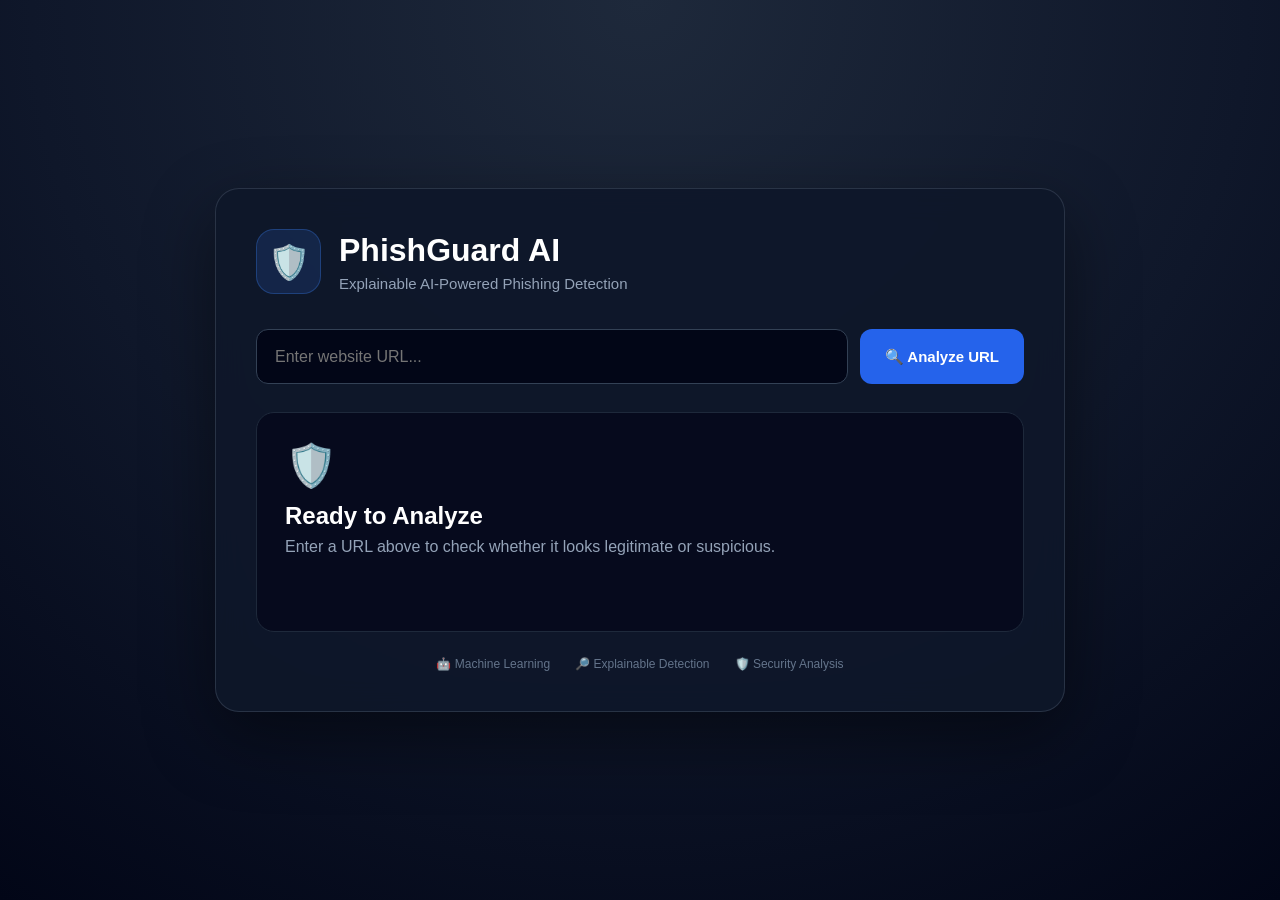
==== frontend/index.html @ 5e078256 "Initial commit" ====
<!DOCTYPE html>
<html lang="en">

<head>
    <meta charset="UTF-8">
    <meta name="viewport" content="width=device-width, initial-scale=1.0">

    <title>PhishGuard AI</title>

    <link rel="stylesheet" href="style.css">
</head>

<body>

    <div class="container">

        <div class="header">

            <div class="logo">🛡️</div>

            <div>
                <h1>PhishGuard AI</h1>

                <p>
                    Explainable AI-Powered Phishing Detection
                </p>
            </div>

        </div>


        <div class="input-box">

            <input
                type="text"
                id="urlInput"
                placeholder="Enter website URL..."
                autocomplete="off"
            >

            <button onclick="analyzeURL()">
                🔍 Analyze URL
            </button>

        </div>


        <div class="result" id="result">

            <div class="ready-icon">🛡️</div>

            <h2>Ready to Analyze</h2>

            <p>
                Enter a URL above to check whether it looks
                legitimate or suspicious.
            </p>

        </div>


        <div class="footer">

            <span>🤖 Machine Learning</span>
            <span>🔎 Explainable Detection</span>
            <span>🛡️ Security Analysis</span>

        </div>

    </div>


    <script>

        async function analyzeURL() {

            const input =
                document.getElementById("urlInput");

            const result =
                document.getElementById("result");

            const url =
                input.value.trim();


            if (url === "") {

                alert("Please enter a URL.");

                return;
            }


            result.innerHTML = `
                <div class="loading">

                    <div class="spinner"></div>

                    <h2>🔍 Analyzing URL...</h2>

                    <p>
                        PhishGuard AI is checking the URL.
                    </p>

                </div>
            `;


            try {

                const response = await fetch(
                    "http://127.0.0.1:8000/analyze",
                    {
                        method: "POST",

                        headers: {
                            "Content-Type": "application/json"
                        },

                        body: JSON.stringify({
                            url: url
                        })
                    }
                );


                if (!response.ok) {

                    throw new Error(
                        "Backend returned an error"
                    );

                }


                const data =
                    await response.json();


                let riskClass =
                    data.risk.toLowerCase();


                let icon = "🟢";

                if (data.risk === "MEDIUM") {

                    icon = "🟠";

                }

                if (data.risk === "HIGH") {

                    icon = "🔴";

                }


                result.innerHTML = `

                    <div class="result-header">

                        <div>

                            <h2>
                                🛡️ Analysis Result
                            </h2>

                            <p class="url">
                                ${escapeHTML(data.url)}
                            </p>

                        </div>

                        <div class="risk-badge ${riskClass}">
                            ${icon} ${data.risk}
                        </div>

                    </div>


                    <div class="score-section">

                        <div class="score-number">
                            ${data.score}%
                        </div>

                        <div class="score-label">
                            Phishing Risk Score
                        </div>

                        <div class="progress">

                            <div
                                class="progress-bar ${riskClass}"
                                style="width: ${data.score}%"
                            ></div>

                        </div>

                    </div>


                    <div class="details">

                        <div class="detail-card">

                            <span>🤖 ML Probability</span>

                            <strong>
                                ${data.phishing_probability}%
                            </strong>

                        </div>


                        <div class="detail-card">

                            <span>⚙️ Rule Score</span>

                            <strong>
                                ${data.rule_score}%
                            </strong>

                        </div>


                        <div class="detail-card">

                            <span>🔐 HTTPS</span>

                            <strong>
                                ${
                                    data.features.IsHTTPS === 1
                                    ? "Yes"
                                    : "No"
                                }
                            </strong>

                        </div>

                    </div>


                    <div class="reasons">

                        <h3>🔎 Why?</h3>

                        <ul>

                            ${
                                data.reasons
                                    .map(
                                        reason =>
                                        `<li>${escapeHTML(reason)}</li>`
                                    )
                                    .join("")
                            }

                        </ul>

                    </div>

                `;

            }

            catch (error) {

                result.innerHTML = `

                    <div class="error">

                        <div class="error-icon">
                            ❌
                        </div>

                        <h2>
                            Connection Error
                        </h2>

                        <p>
                            Could not connect to
                            PhishGuard AI backend.
                        </p>

                        <small>
                            Make sure Uvicorn is running
                            on port 8000.
                        </small>

                    </div>

                `;

            }

        }


        function escapeHTML(value) {

            return String(value)
                .replace(/&/g, "&amp;")
                .replace(/</g, "&lt;")
                .replace(/>/g, "&gt;")
                .replace(/"/g, "&quot;")
                .replace(/'/g, "&#039;");

        }


        document
            .getElementById("urlInput")
            .addEventListener(
                "keydown",
                function(event) {

                    if (event.key === "Enter") {

                        analyzeURL();

                    }

                }
            );

    </script>

</body>

</html>
---- frontend/style.css ----
* {
    box-sizing: border-box;
    margin: 0;
    padding: 0;
}


body {

    min-height: 100vh;

    font-family:
        Arial,
        Helvetica,
        sans-serif;

    background:
        radial-gradient(
            circle at top,
            #1e293b,
            #0f172a 55%,
            #020617
        );

    color: #e2e8f0;

    display: flex;

    justify-content: center;

    align-items: center;

    padding: 30px;
}


.container {

    width: 100%;

    max-width: 850px;

    background: rgba(15, 23, 42, 0.92);

    border: 1px solid rgba(148, 163, 184, 0.2);

    border-radius: 24px;

    padding: 40px;

    box-shadow:
        0 25px 70px rgba(0, 0, 0, 0.45);

    backdrop-filter: blur(15px);

}


/* HEADER */

.header {

    display: flex;

    align-items: center;

    gap: 18px;

    margin-bottom: 35px;

}


.logo {

    width: 65px;

    height: 65px;

    display: flex;

    align-items: center;

    justify-content: center;

    font-size: 34px;

    background: rgba(59, 130, 246, 0.15);

    border: 1px solid rgba(59, 130, 246, 0.3);

    border-radius: 18px;

}


h1 {

    font-size: 32px;

    color: white;

    margin-bottom: 6px;

}


.header p {

    color: #94a3b8;

    font-size: 15px;

}


/* INPUT */

.input-box {

    display: flex;

    gap: 12px;

    margin-bottom: 28px;

}


.input-box input {

    flex: 1;

    height: 55px;

    padding: 0 18px;

    border-radius: 12px;

    border: 1px solid #334155;

    background: #020617;

    color: white;

    font-size: 16px;

    outline: none;

}


.input-box input:focus {

    border-color: #3b82f6;

    box-shadow:
        0 0 0 3px rgba(59, 130, 246, 0.15);

}


.input-box button {

    height: 55px;

    padding: 0 25px;

    border: none;

    border-radius: 12px;

    background: #2563eb;

    color: white;

    font-size: 15px;

    font-weight: bold;

    cursor: pointer;

    transition: 0.2s;

}


.input-box button:hover {

    background: #1d4ed8;

    transform: translateY(-1px);

}


/* RESULT */

.result {

    background: rgba(2, 6, 23, 0.65);

    border: 1px solid #1e293b;

    border-radius: 18px;

    padding: 28px;

    min-height: 220px;

}


.ready-icon {

    font-size: 42px;

    margin-bottom: 12px;

}


.result h2 {

    color: white;

    margin-bottom: 8px;

}


.result > p {

    color: #94a3b8;

}


/* RESULT HEADER */

.result-header {

    display: flex;

    justify-content: space-between;

    align-items: flex-start;

    gap: 20px;

}


.url {

    color: #94a3b8;

    word-break: break-all;

    font-size: 14px;

}


/* RISK BADGE */

.risk-badge {

    padding: 9px 15px;

    border-radius: 30px;

    font-weight: bold;

    font-size: 14px;

    white-space: nowrap;

}


.risk-badge.low {

    background: rgba(34, 197, 94, 0.15);

    color: #4ade80;

    border: 1px solid rgba(34, 197, 94, 0.3);

}


.risk-badge.medium {

    background: rgba(249, 115, 22, 0.15);

    color: #fb923c;

    border: 1px solid rgba(249, 115, 22, 0.3);

}


.risk-badge.high {

    background: rgba(239, 68, 68, 0.15);

    color: #f87171;

    border: 1px solid rgba(239, 68, 68, 0.3);

}


/* SCORE */

.score-section {

    margin-top: 25px;

}


.score-number {

    font-size: 42px;

    font-weight: bold;

    color: white;

}


.score-label {

    color: #94a3b8;

    font-size: 14px;

    margin-bottom: 12px;

}


.progress {

    width: 100%;

    height: 10px;

    background: #1e293b;

    border-radius: 10px;

    overflow: hidden;

}


.progress-bar {

    height: 100%;

    border-radius: 10px;

    transition: width 0.6s ease;

}


.progress-bar.low {

    background: #22c55e;

}


.progress-bar.medium {

    background: #f97316;

}


.progress-bar.high {

    background: #ef4444;

}


/* DETAILS */

.details {

    display: grid;

    grid-template-columns:
        repeat(3, 1fr);

    gap: 12px;

    margin-top: 25px;

}


.detail-card {

    background: #0f172a;

    border: 1px solid #1e293b;

    border-radius: 12px;

    padding: 15px;

}


.detail-card span {

    display: block;

    color: #94a3b8;

    font-size: 12px;

    margin-bottom: 8px;

}


.detail-card strong {

    color: white;

    font-size: 20px;

}


/* REASONS */

.reasons {

    margin-top: 25px;

}


.reasons h3 {

    color: white;

    margin-bottom: 12px;

}


.reasons ul {

    list-style: none;

}


.reasons li {

    padding: 11px 14px;

    margin-bottom: 8px;

    background: rgba(30, 41, 59, 0.7);

    border-radius: 9px;

    color: #cbd5e1;

    font-size: 14px;

}


.reasons li::before {

    content: "⚠️";

    margin-right: 8px;

}


/* LOADING */

.loading {

    text-align: center;

    padding: 35px;

}


.spinner {

    width: 42px;

    height: 42px;

    border: 4px solid #334155;

    border-top-color: #3b82f6;

    border-radius: 50%;

    animation: spin 0.8s linear infinite;

    margin: 0 auto 20px;

}


@keyframes spin {

    to {
        transform: rotate(360deg);
    }

}


/* ERROR */

.error {

    text-align: center;

    padding: 30px;

}


.error-icon {

    font-size: 40px;

    margin-bottom: 10px;

}


.error p {

    color: #94a3b8;

    margin: 8px 0;

}


.error small {

    color: #64748b;

}


/* FOOTER */

.footer {

    display: flex;

    justify-content: center;

    gap: 25px;

    margin-top: 25px;

    color: #64748b;

    font-size: 12px;

}


/* MOBILE */

@media (max-width: 650px) {

    body {
        padding: 15px;
    }

    .container {
        padding: 22px;
    }

    .header {
        align-items: flex-start;
    }

    h1 {
        font-size: 25px;
    }

    .input-box {
        flex-direction: column;
    }

    .input-box button {
        width: 100%;
    }

    .result-header {
        flex-direction: column;
    }

    .details {
        grid-template-columns: 1fr;
    }

    .footer {
        flex-direction: column;
        align-items: center;
        gap: 8px;
    }

}
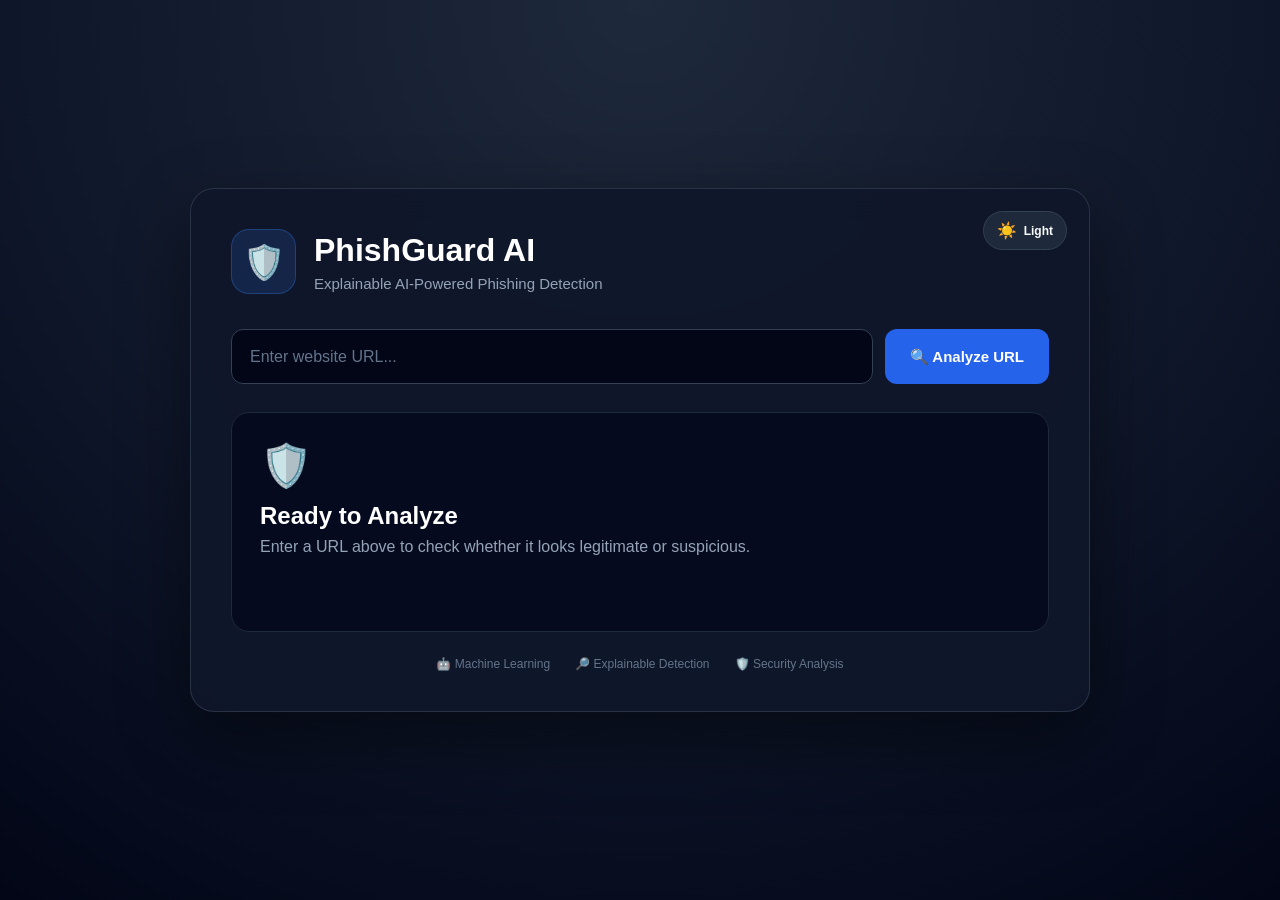
==== commit 9673c0dd: "Prepare PhishGuard AI for deployment" ====
--- a/frontend/index.html
+++ b/frontend/index.html
@@ -2,32 +2,72 @@
 <html lang="en">
 
 <head>
+
     <meta charset="UTF-8">
-    <meta name="viewport" content="width=device-width, initial-scale=1.0">
+
+    <meta
+        name="viewport"
+        content="width=device-width, initial-scale=1.0"
+    >
 
     <title>PhishGuard AI</title>
 
     <link rel="stylesheet" href="style.css">
+
 </head>
 
+
 <body>
 
     <div class="container">
 
+
+        <!-- THEME TOGGLE -->
+
+        <button
+            class="theme-toggle"
+            id="themeToggle"
+            onclick="toggleTheme()"
+        >
+
+            <span
+                class="theme-icon"
+                id="themeIcon"
+            >
+                ☀️
+            </span>
+
+            <span id="themeText">
+                Light
+            </span>
+
+        </button>
+
+
+        <!-- HEADER -->
+
         <div class="header">
 
-            <div class="logo">🛡️</div>
+            <div class="logo">
+                🛡️
+            </div>
 
             <div>
-                <h1>PhishGuard AI</h1>
+
+                <h1>
+                    PhishGuard AI
+                </h1>
 
                 <p>
                     Explainable AI-Powered Phishing Detection
                 </p>
+
             </div>
 
         </div>
 
+
+        <!-- URL INPUT -->
 
         <div class="input-box">
 
@@ -45,11 +85,20 @@
         </div>
 
 
-        <div class="result" id="result">
-
-            <div class="ready-icon">🛡️</div>
-
-            <h2>Ready to Analyze</h2>
+        <!-- RESULT -->
+
+        <div
+            class="result"
+            id="result"
+        >
+
+            <div class="ready-icon">
+                🛡️
+            </div>
+
+            <h2>
+                Ready to Analyze
+            </h2>
 
             <p>
                 Enter a URL above to check whether it looks
@@ -59,274 +108,667 @@
         </div>
 
 
+        <!-- FOOTER -->
+
         <div class="footer">
 
-            <span>🤖 Machine Learning</span>
-            <span>🔎 Explainable Detection</span>
-            <span>🛡️ Security Analysis</span>
+            <span>
+                🤖 Machine Learning
+            </span>
+
+            <span>
+                🔎 Explainable Detection
+            </span>
+
+            <span>
+                🛡️ Security Analysis
+            </span>
 
         </div>
 
+
     </div>
 
 
-    <script>
-
-        async function analyzeURL() {
-
-            const input =
-                document.getElementById("urlInput");
-
-            const result =
-                document.getElementById("result");
-
-            const url =
-                input.value.trim();
-
-
-            if (url === "") {
-
-                alert("Please enter a URL.");
-
-                return;
-            }
-
-
-            result.innerHTML = `
-                <div class="loading">
-
-                    <div class="spinner"></div>
-
-                    <h2>🔍 Analyzing URL...</h2>
-
-                    <p>
-                        PhishGuard AI is checking the URL.
-                    </p>
-
-                </div>
-            `;
-
-
-            try {
-
-                const response = await fetch(
-                    "http://127.0.0.1:8000/analyze",
-                    {
-                        method: "POST",
-
-                        headers: {
-                            "Content-Type": "application/json"
-                        },
-
-                        body: JSON.stringify({
-                            url: url
-                        })
-                    }
-                );
-
-
-                if (!response.ok) {
-
-                    throw new Error(
-                        "Backend returned an error"
-                    );
-
-                }
-
-
-                const data =
-                    await response.json();
-
-
-                let riskClass =
-                    data.risk.toLowerCase();
-
-
-                let icon = "🟢";
-
-                if (data.risk === "MEDIUM") {
-
-                    icon = "🟠";
-
-                }
-
-                if (data.risk === "HIGH") {
-
-                    icon = "🔴";
-
-                }
-
-
-                result.innerHTML = `
-
-                    <div class="result-header">
-
-                        <div>
-
-                            <h2>
-                                🛡️ Analysis Result
-                            </h2>
-
-                            <p class="url">
-                                ${escapeHTML(data.url)}
-                            </p>
-
-                        </div>
-
-                        <div class="risk-badge ${riskClass}">
-                            ${icon} ${data.risk}
-                        </div>
-
-                    </div>
-
-
-                    <div class="score-section">
-
-                        <div class="score-number">
-                            ${data.score}%
-                        </div>
-
-                        <div class="score-label">
-                            Phishing Risk Score
-                        </div>
-
-                        <div class="progress">
-
-                            <div
-                                class="progress-bar ${riskClass}"
-                                style="width: ${data.score}%"
-                            ></div>
-
-                        </div>
-
-                    </div>
-
-
-                    <div class="details">
-
-                        <div class="detail-card">
-
-                            <span>🤖 ML Probability</span>
-
-                            <strong>
-                                ${data.phishing_probability}%
-                            </strong>
-
-                        </div>
-
-
-                        <div class="detail-card">
-
-                            <span>⚙️ Rule Score</span>
-
-                            <strong>
-                                ${data.rule_score}%
-                            </strong>
-
-                        </div>
-
-
-                        <div class="detail-card">
-
-                            <span>🔐 HTTPS</span>
-
-                            <strong>
-                                ${
-                                    data.features.IsHTTPS === 1
-                                    ? "Yes"
-                                    : "No"
-                                }
-                            </strong>
-
-                        </div>
-
-                    </div>
-
-
-                    <div class="reasons">
-
-                        <h3>🔎 Why?</h3>
-
-                        <ul>
-
-                            ${
-                                data.reasons
-                                    .map(
-                                        reason =>
-                                        `<li>${escapeHTML(reason)}</li>`
-                                    )
-                                    .join("")
-                            }
-
-                        </ul>
-
-                    </div>
-
-                `;
-
-            }
-
-            catch (error) {
-
-                result.innerHTML = `
-
-                    <div class="error">
-
-                        <div class="error-icon">
-                            ❌
-                        </div>
-
-                        <h2>
-                            Connection Error
-                        </h2>
-
-                        <p>
-                            Could not connect to
-                            PhishGuard AI backend.
-                        </p>
-
-                        <small>
-                            Make sure Uvicorn is running
-                            on port 8000.
-                        </small>
-
-                    </div>
-
-                `;
-
-            }
-
-        }
-
-
-        function escapeHTML(value) {
-
-            return String(value)
-                .replace(/&/g, "&amp;")
-                .replace(/</g, "&lt;")
-                .replace(/>/g, "&gt;")
-                .replace(/"/g, "&quot;")
-                .replace(/'/g, "&#039;");
-
-        }
-
-
-        document
-            .getElementById("urlInput")
-            .addEventListener(
-                "keydown",
-                function(event) {
-
-                    if (event.key === "Enter") {
-
-                        analyzeURL();
-
-                    }
+<script>
+
+
+// ==================================================
+// THEME SYSTEM
+// ==================================================
+
+const themeIcon =
+    document.getElementById("themeIcon");
+
+const themeText =
+    document.getElementById("themeText");
+
+
+function applyTheme(theme) {
+
+    if (theme === "light") {
+
+        document.body.classList.add(
+            "light-theme"
+        );
+
+        themeIcon.textContent = "🌙";
+
+        themeText.textContent = "Dark";
+
+    } else {
+
+        document.body.classList.remove(
+            "light-theme"
+        );
+
+        themeIcon.textContent = "☀️";
+
+        themeText.textContent = "Light";
+
+    }
+
+}
+
+
+function toggleTheme() {
+
+    const isLight =
+        document.body.classList.contains(
+            "light-theme"
+        );
+
+    const newTheme =
+        isLight ? "dark" : "light";
+
+    localStorage.setItem(
+        "phishguard-theme",
+        newTheme
+    );
+
+    applyTheme(newTheme);
+
+}
+
+
+// Load saved theme
+
+const savedTheme =
+    localStorage.getItem(
+        "phishguard-theme"
+    );
+
+applyTheme(
+    savedTheme || "dark"
+);
+
+
+// ==================================================
+// ANALYZE URL
+// ==================================================
+
+async function analyzeURL() {
+
+    const input =
+        document.getElementById(
+            "urlInput"
+        );
+
+    const result =
+        document.getElementById(
+            "result"
+        );
+
+    const url =
+        input.value.trim();
+
+
+    if (url === "") {
+
+        alert(
+            "Please enter a URL."
+        );
+
+        return;
+
+    }
+
+
+    // Loading
+
+    result.innerHTML = `
+
+        <div class="loading">
+
+            <div class="spinner"></div>
+
+            <h2>
+                🔍 Analyzing URL...
+            </h2>
+
+            <p>
+                PhishGuard AI is checking the URL.
+            </p>
+
+        </div>
+
+    `;
+
+
+    try {
+
+        const response =
+            await fetch(
+                "http://127.0.0.1:8000/analyze",
+                {
+
+                    method: "POST",
+
+                    headers: {
+                        "Content-Type":
+                            "application/json"
+                    },
+
+                    body: JSON.stringify({
+                        url: url
+                    })
 
                 }
             );
 
-    </script>
+
+        if (!response.ok) {
+
+            throw new Error(
+                "Backend returned an error"
+            );
+
+        }
+
+
+        const data =
+            await response.json();
+
+
+        // ==================================================
+        // RISK
+        // ==================================================
+
+        const risk =
+            String(data.risk || "LOW").toUpperCase();
+
+        const riskClass =
+            risk.toLowerCase();
+
+
+        let icon = "🟢";
+
+
+        if (risk === "MEDIUM") {
+
+            icon = "🟠";
+
+        }
+
+
+        if (risk === "HIGH") {
+
+            icon = "🔴";
+
+        }
+
+
+        // ==================================================
+        // SECURITY INDICATORS
+        // ==================================================
+
+        let indicators = [];
+
+
+        if (
+            data.security_analysis &&
+            Array.isArray(
+                data.security_analysis.indicators
+            )
+        ) {
+
+            indicators =
+                data.security_analysis.indicators;
+
+        }
+
+
+        let securityHTML = "";
+
+
+        if (indicators.length > 0) {
+
+            securityHTML = `
+
+                <div class="security-analysis">
+
+                    <div class="section-title">
+
+                        <h3>
+                            🛡️ Security Analysis
+                        </h3>
+
+                        <span>
+                            ${indicators.length}
+                            indicator${indicators.length === 1 ? "" : "s"}
+                            detected
+                        </span>
+
+                    </div>
+
+
+                    <div class="security-list">
+
+                        ${indicators
+                            .map(
+                                indicator => `
+
+                                    <div class="security-item">
+
+                                        <span>
+                                            ⚠️
+                                        </span>
+
+                                        <p>
+                                            ${escapeHTML(indicator)}
+                                        </p>
+
+                                    </div>
+
+                                `
+                            )
+                            .join("")
+                        }
+
+                    </div>
+
+                </div>
+
+            `;
+
+        } else {
+
+            securityHTML = `
+
+                <div class="security-analysis safe">
+
+                    <div class="section-title">
+
+                        <h3>
+                            🛡️ Security Analysis
+                        </h3>
+
+                        <span>
+                            No suspicious indicators
+                        </span>
+
+                    </div>
+
+                    <div class="security-safe">
+
+                        ✓ No significant suspicious
+                        URL patterns detected.
+
+                    </div>
+
+                </div>
+
+            `;
+
+        }
+
+
+        // ==================================================
+        // ML EXPLANATION
+        // ==================================================
+
+        const mlProbability =
+            Number(
+                data.phishing_probability || 0
+            );
+
+
+        let mlMessage =
+            "The ML model found a low phishing probability based on the URL features.";
+
+
+        if (mlProbability >= 70) {
+
+            mlMessage =
+                "The ML model detected a high phishing probability based on the URL features.";
+
+        } else if (mlProbability >= 40) {
+
+            mlMessage =
+                "The ML model detected some suspicious URL characteristics.";
+
+        }
+
+
+        // ==================================================
+        // OVERALL VERDICT
+        //
+        // IMPORTANT:
+        // Use backend overall_verdict.
+        // DO NOT use raw prediction here.
+        // ==================================================
+
+        const overallVerdict =
+            data.overall_verdict ||
+            (
+                risk === "HIGH"
+                    ? "PHISHING"
+                    : risk === "MEDIUM"
+                        ? "SUSPICIOUS"
+                        : "LIKELY SAFE"
+            );
+
+
+        // ==================================================
+        // RECOMMENDATION
+        // ==================================================
+
+        let recommendation;
+
+
+        if (risk === "HIGH") {
+
+            recommendation =
+                "Avoid entering passwords, OTPs, payment details, or other sensitive information on this website.";
+
+        } else if (risk === "MEDIUM") {
+
+            recommendation =
+                "Be cautious before entering personal information. Verify the website address and its source.";
+
+        } else {
+
+            recommendation =
+                "The URL shows a low phishing risk based on the available analysis. Always verify the website before sharing sensitive information.";
+
+        }
+
+
+        // ==================================================
+        // FINAL RESULT
+        // ==================================================
+
+        result.innerHTML = `
+
+            <div class="result-header">
+
+                <div>
+
+                    <h2>
+                        🛡️ Analysis Result
+                    </h2>
+
+                    <p class="url">
+                        ${escapeHTML(data.url)}
+                    </p>
+
+                </div>
+
+
+                <div class="risk-badge ${riskClass}">
+
+                    ${icon}
+                    ${risk}
+
+                </div>
+
+            </div>
+
+
+            <!-- OVERALL SCORE -->
+
+            <div class="score-section">
+
+                <div class="score-number">
+
+                    ${Number(data.score).toFixed(2)}%
+
+                </div>
+
+                <div class="score-label">
+
+                    Overall Phishing Risk
+
+                </div>
+
+
+                <div class="progress">
+
+                    <div
+                        class="progress-bar ${riskClass}"
+                        style="width: ${Math.min(
+                            Number(data.score),
+                            100
+                        )}%"
+                    ></div>
+
+                </div>
+
+            </div>
+
+
+            <!-- AI ANALYSIS -->
+
+            <div class="ai-analysis">
+
+                <div class="section-title">
+
+                    <h3>
+                        🤖 AI Analysis
+                    </h3>
+
+                    <span>
+                        Machine Learning
+                    </span>
+
+                </div>
+
+
+                <div class="ai-card">
+
+                    <div>
+
+                        <span>
+                            Phishing Probability
+                        </span>
+
+                        <strong>
+                            ${Number(
+                                data.phishing_probability
+                            ).toFixed(2)}%
+                        </strong>
+
+                    </div>
+
+
+                    <p>
+                        ${mlMessage}
+                    </p>
+
+                </div>
+
+            </div>
+
+
+            <!-- SECURITY ANALYSIS -->
+
+            ${securityHTML}
+
+
+            <!-- DETAILS -->
+
+            <div class="details">
+
+                <div class="detail-card">
+
+                    <span>
+                        🔐 HTTPS
+                    </span>
+
+                    <strong>
+
+                        ${
+                            data.features &&
+                            data.features.IsHTTPS === 1
+                                ? "Yes"
+                                : "No"
+                        }
+
+                    </strong>
+
+                </div>
+
+
+                <div class="detail-card">
+
+                    <span>
+                        🔎 Indicators
+                    </span>
+
+                    <strong>
+                        ${indicators.length}
+                    </strong>
+
+                </div>
+
+
+                <div class="detail-card">
+
+                    <span>
+                        🎯 Overall Verdict
+                    </span>
+
+                    <strong class="verdict-${riskClass}">
+                        ${overallVerdict}
+                    </strong>
+
+                </div>
+
+            </div>
+
+
+            <!-- RECOMMENDATION -->
+
+            <div class="recommendation">
+
+                <h3>
+                    💡 Recommendation
+                </h3>
+
+                <p>
+                    ${recommendation}
+                </p>
+
+            </div>
+
+        `;
+
+    }
+
+
+    catch (error) {
+
+        console.error(error);
+
+
+        result.innerHTML = `
+
+            <div class="error">
+
+                <div class="error-icon">
+                    ❌
+                </div>
+
+                <h2>
+                    Connection Error
+                </h2>
+
+                <p>
+                    Could not connect to
+                    PhishGuard AI backend.
+                </p>
+
+                <small>
+                    Make sure Uvicorn is running
+                    on port 8000.
+                </small>
+
+            </div>
+
+        `;
+
+    }
+
+}
+
+
+// ==================================================
+// ESCAPE HTML
+// ==================================================
+
+function escapeHTML(value) {
+
+    return String(value)
+
+        .replace(
+            /&/g,
+            "&amp;"
+        )
+
+        .replace(
+            /</g,
+            "&lt;"
+        )
+
+        .replace(
+            />/g,
+            "&gt;"
+        )
+
+        .replace(
+            /"/g,
+            "&quot;"
+        )
+
+        .replace(
+            /'/g,
+            "&#039;"
+        );
+
+}
+
+
+// ==================================================
+// ENTER KEY
+// ==================================================
+
+document
+    .getElementById("urlInput")
+    .addEventListener(
+        "keydown",
+        function(event) {
+
+            if (event.key === "Enter") {
+
+                analyzeURL();
+
+            }
+
+        }
+    );
+
+</script>
+
 
 </body>
 
--- a/frontend/style.css
+++ b/frontend/style.css
@@ -4,15 +4,9 @@
     padding: 0;
 }
 
-
 body {
-
     min-height: 100vh;
-
-    font-family:
-        Arial,
-        Helvetica,
-        sans-serif;
+    font-family: Arial, Helvetica, sans-serif;
 
     background:
         radial-gradient(
@@ -25,22 +19,28 @@
     color: #e2e8f0;
 
     display: flex;
-
     justify-content: center;
-
     align-items: center;
 
     padding: 30px;
-}
-
+
+    transition:
+        background 0.3s ease,
+        color 0.3s ease;
+}
+
+
+/* =========================================
+   CONTAINER
+========================================= */
 
 .container {
+    position: relative;
 
     width: 100%;
-
-    max-width: 850px;
-
-    background: rgba(15, 23, 42, 0.92);
+    max-width: 900px;
+
+    background: rgba(15, 23, 42, 0.94);
 
     border: 1px solid rgba(148, 163, 184, 0.2);
 
@@ -53,34 +53,30 @@
 
     backdrop-filter: blur(15px);
 
-}
-
-
-/* HEADER */
+    transition:
+        background 0.3s ease,
+        border 0.3s ease,
+        box-shadow 0.3s ease;
+}
+
+
+/* =========================================
+   HEADER
+========================================= */
 
 .header {
-
-    display: flex;
-
+    display: flex;
     align-items: center;
-
     gap: 18px;
-
     margin-bottom: 35px;
-
-}
-
+}
 
 .logo {
-
     width: 65px;
-
     height: 65px;
 
     display: flex;
-
     align-items: center;
-
     justify-content: center;
 
     font-size: 34px;
@@ -91,44 +87,72 @@
 
     border-radius: 18px;
 
-}
-
+    flex-shrink: 0;
+}
 
 h1 {
-
     font-size: 32px;
-
     color: white;
-
     margin-bottom: 6px;
-
-}
-
+}
 
 .header p {
-
     color: #94a3b8;
-
     font-size: 15px;
-
-}
-
-
-/* INPUT */
+}
+
+
+/* =========================================
+   THEME TOGGLE
+========================================= */
+
+.theme-toggle {
+    position: absolute;
+
+    top: 22px;
+    right: 22px;
+
+    display: flex;
+    align-items: center;
+    gap: 7px;
+
+    padding: 9px 13px;
+
+    border: 1px solid #334155;
+    border-radius: 30px;
+
+    background: #1e293b;
+    color: #f8fafc;
+
+    cursor: pointer;
+
+    font-size: 12px;
+    font-weight: bold;
+
+    transition: 0.2s;
+}
+
+.theme-toggle:hover {
+    transform: translateY(-1px);
+    background: #334155;
+}
+
+.theme-icon {
+    font-size: 16px;
+}
+
+
+/* =========================================
+   INPUT
+========================================= */
 
 .input-box {
-
-    display: flex;
-
+    display: flex;
     gap: 12px;
-
     margin-bottom: 28px;
-
-}
-
+}
 
 .input-box input {
-
     flex: 1;
 
     height: 55px;
@@ -140,64 +164,56 @@
     border: 1px solid #334155;
 
     background: #020617;
-
     color: white;
 
     font-size: 16px;
 
     outline: none;
 
-}
-
+    transition: 0.2s;
+}
+
+.input-box input::placeholder {
+    color: #64748b;
+}
 
 .input-box input:focus {
-
     border-color: #3b82f6;
 
     box-shadow:
         0 0 0 3px rgba(59, 130, 246, 0.15);
-
-}
-
+}
 
 .input-box button {
-
     height: 55px;
 
     padding: 0 25px;
 
     border: none;
-
     border-radius: 12px;
 
     background: #2563eb;
-
     color: white;
 
     font-size: 15px;
-
     font-weight: bold;
 
     cursor: pointer;
 
     transition: 0.2s;
-
-}
-
+}
 
 .input-box button:hover {
-
     background: #1d4ed8;
-
     transform: translateY(-1px);
-
-}
-
-
-/* RESULT */
+}
+
+
+/* =========================================
+   RESULT
+========================================= */
 
 .result {
-
     background: rgba(2, 6, 23, 0.65);
 
     border: 1px solid #1e293b;
@@ -208,206 +224,310 @@
 
     min-height: 220px;
 
-}
-
+    transition:
+        background 0.3s ease,
+        border 0.3s ease;
+}
 
 .ready-icon {
-
     font-size: 42px;
-
     margin-bottom: 12px;
-
-}
-
+}
 
 .result h2 {
-
     color: white;
-
     margin-bottom: 8px;
-
-}
-
+}
 
 .result > p {
-
     color: #94a3b8;
-
-}
-
-
-/* RESULT HEADER */
+}
+
+
+/* =========================================
+   RESULT HEADER
+========================================= */
 
 .result-header {
-
     display: flex;
 
     justify-content: space-between;
-
     align-items: flex-start;
 
     gap: 20px;
-
-}
-
+}
 
 .url {
-
     color: #94a3b8;
 
     word-break: break-all;
 
     font-size: 14px;
-
-}
-
-
-/* RISK BADGE */
+    line-height: 1.5;
+}
+
+
+/* =========================================
+   RISK BADGE
+========================================= */
 
 .risk-badge {
-
     padding: 9px 15px;
 
     border-radius: 30px;
 
     font-weight: bold;
-
     font-size: 14px;
 
     white-space: nowrap;
-
-}
-
+}
 
 .risk-badge.low {
-
     background: rgba(34, 197, 94, 0.15);
-
     color: #4ade80;
 
     border: 1px solid rgba(34, 197, 94, 0.3);
-
-}
-
+}
 
 .risk-badge.medium {
-
     background: rgba(249, 115, 22, 0.15);
-
     color: #fb923c;
 
     border: 1px solid rgba(249, 115, 22, 0.3);
-
-}
-
+}
 
 .risk-badge.high {
-
     background: rgba(239, 68, 68, 0.15);
-
     color: #f87171;
 
     border: 1px solid rgba(239, 68, 68, 0.3);
-
-}
-
-
-/* SCORE */
+}
+
+
+/* =========================================
+   OVERALL SCORE
+========================================= */
 
 .score-section {
-
     margin-top: 25px;
 
-}
-
+    padding: 20px;
+
+    background: rgba(15, 23, 42, 0.7);
+
+    border: 1px solid #1e293b;
+
+    border-radius: 14px;
+}
 
 .score-number {
-
-    font-size: 42px;
-
+    font-size: 44px;
     font-weight: bold;
-
     color: white;
-
-}
-
+}
 
 .score-label {
-
     color: #94a3b8;
 
     font-size: 14px;
 
+    margin-bottom: 13px;
+}
+
+.progress {
+    width: 100%;
+    height: 10px;
+
+    background: #1e293b;
+
+    border-radius: 10px;
+
+    overflow: hidden;
+}
+
+.progress-bar {
+    height: 100%;
+
+    border-radius: 10px;
+
+    transition: width 0.6s ease;
+}
+
+.progress-bar.low {
+    background: #22c55e;
+}
+
+.progress-bar.medium {
+    background: #f97316;
+}
+
+.progress-bar.high {
+    background: #ef4444;
+}
+
+
+/* =========================================
+   SECTION TITLE
+========================================= */
+
+.section-title {
+    display: flex;
+
+    align-items: center;
+    justify-content: space-between;
+
+    gap: 15px;
+
     margin-bottom: 12px;
-
-}
-
-
-.progress {
-
-    width: 100%;
-
-    height: 10px;
-
-    background: #1e293b;
-
-    border-radius: 10px;
-
-    overflow: hidden;
-
-}
-
-
-.progress-bar {
-
-    height: 100%;
-
-    border-radius: 10px;
-
-    transition: width 0.6s ease;
-
-}
-
-
-.progress-bar.low {
-
-    background: #22c55e;
-
-}
-
-
-.progress-bar.medium {
-
-    background: #f97316;
-
-}
-
-
-.progress-bar.high {
-
-    background: #ef4444;
-
-}
-
-
-/* DETAILS */
+}
+
+.section-title h3 {
+    color: white;
+    font-size: 17px;
+}
+
+.section-title span {
+    color: #64748b;
+    font-size: 12px;
+}
+
+
+/* =========================================
+   AI ANALYSIS
+========================================= */
+
+.ai-analysis {
+    margin-top: 25px;
+}
+
+.ai-card {
+    background: rgba(30, 41, 59, 0.55);
+
+    border: 1px solid #334155;
+
+    border-radius: 13px;
+
+    padding: 18px;
+}
+
+.ai-card > div {
+    display: flex;
+
+    align-items: center;
+    justify-content: space-between;
+
+    gap: 15px;
+}
+
+.ai-card span {
+    color: #94a3b8;
+    font-size: 13px;
+}
+
+.ai-card strong {
+    color: white;
+    font-size: 22px;
+}
+
+.ai-card p {
+    margin-top: 10px;
+
+    color: #cbd5e1;
+
+    font-size: 13px;
+    line-height: 1.5;
+}
+
+
+/* =========================================
+   SECURITY ANALYSIS
+========================================= */
+
+.security-analysis {
+    margin-top: 25px;
+
+    padding: 18px;
+
+    border: 1px solid rgba(249, 115, 22, 0.25);
+
+    background: rgba(249, 115, 22, 0.05);
+
+    border-radius: 14px;
+}
+
+.security-analysis .section-title {
+    margin-bottom: 15px;
+}
+
+.security-list {
+    display: flex;
+    flex-direction: column;
+    gap: 8px;
+}
+
+.security-item {
+    display: flex;
+
+    align-items: flex-start;
+
+    gap: 10px;
+
+    padding: 11px 13px;
+
+    background: rgba(30, 41, 59, 0.7);
+
+    border-radius: 9px;
+}
+
+.security-item span {
+    font-size: 14px;
+    flex-shrink: 0;
+}
+
+.security-item p {
+    color: #cbd5e1;
+
+    font-size: 13px;
+    line-height: 1.4;
+}
+
+
+/* SAFE SECURITY */
+
+.security-analysis.safe {
+    border: 1px solid rgba(34, 197, 94, 0.25);
+
+    background: rgba(34, 197, 94, 0.05);
+}
+
+.security-safe {
+    padding: 13px 15px;
+
+    background: rgba(34, 197, 94, 0.08);
+
+    border-radius: 9px;
+
+    color: #86efac;
+
+    font-size: 13px;
+}
+
+
+/* =========================================
+   DETAILS
+========================================= */
 
 .details {
-
     display: grid;
 
-    grid-template-columns:
-        repeat(3, 1fr);
+    grid-template-columns: repeat(3, 1fr);
 
     gap: 12px;
 
     margin-top: 25px;
-
-}
-
+}
 
 .detail-card {
-
     background: #0f172a;
 
     border: 1px solid #1e293b;
@@ -415,12 +535,9 @@
     border-radius: 12px;
 
     padding: 15px;
-
-}
-
+}
 
 .detail-card span {
-
     display: block;
 
     color: #94a3b8;
@@ -428,85 +545,76 @@
     font-size: 12px;
 
     margin-bottom: 8px;
-
-}
-
+}
 
 .detail-card strong {
-
     color: white;
 
-    font-size: 20px;
-
-}
-
-
-/* REASONS */
-
-.reasons {
-
+    font-size: 19px;
+}
+
+
+/* =========================================
+   OVERALL VERDICT
+========================================= */
+
+.verdict-card strong.low {
+    color: #22c55e;
+}
+
+.verdict-card strong.medium {
+    color: #f97316;
+}
+
+.verdict-card strong.high {
+    color: #ef4444;
+}
+
+
+/* =========================================
+   RECOMMENDATION
+========================================= */
+
+.recommendation {
     margin-top: 25px;
 
-}
-
-
-.reasons h3 {
-
+    padding: 18px;
+
+    background: rgba(59, 130, 246, 0.07);
+
+    border: 1px solid rgba(59, 130, 246, 0.2);
+
+    border-radius: 14px;
+}
+
+.recommendation h3 {
     color: white;
 
-    margin-bottom: 12px;
-
-}
-
-
-.reasons ul {
-
-    list-style: none;
-
-}
-
-
-.reasons li {
-
-    padding: 11px 14px;
-
-    margin-bottom: 8px;
-
-    background: rgba(30, 41, 59, 0.7);
-
-    border-radius: 9px;
-
+    font-size: 16px;
+
+    margin-bottom: 9px;
+}
+
+.recommendation p {
     color: #cbd5e1;
 
-    font-size: 14px;
-
-}
-
-
-.reasons li::before {
-
-    content: "⚠️";
-
-    margin-right: 8px;
-
-}
-
-
-/* LOADING */
+    font-size: 13px;
+
+    line-height: 1.6;
+}
+
+
+/* =========================================
+   LOADING
+========================================= */
 
 .loading {
-
     text-align: center;
-
     padding: 35px;
-
-}
-
+}
 
 .spinner {
-
     width: 42px;
-
     height: 42px;
 
     border: 4px solid #334155;
@@ -518,59 +626,44 @@
     animation: spin 0.8s linear infinite;
 
     margin: 0 auto 20px;
-
-}
-
+}
 
 @keyframes spin {
-
     to {
         transform: rotate(360deg);
     }
-
-}
-
-
-/* ERROR */
+}
+
+
+/* =========================================
+   ERROR
+========================================= */
 
 .error {
-
     text-align: center;
-
     padding: 30px;
-
-}
-
+}
 
 .error-icon {
-
     font-size: 40px;
-
     margin-bottom: 10px;
-
-}
-
+}
 
 .error p {
-
     color: #94a3b8;
-
     margin: 8px 0;
-
-}
-
+}
 
 .error small {
-
     color: #64748b;
-
-}
-
-
-/* FOOTER */
+}
+
+
+/* =========================================
+   FOOTER
+========================================= */
 
 .footer {
-
     display: flex;
 
     justify-content: center;
@@ -582,30 +675,210 @@
     color: #64748b;
 
     font-size: 12px;
-
-}
-
-
-/* MOBILE */
+}
+
+
+/* =========================================
+   LIGHT THEME
+========================================= */
+
+body.light-theme {
+    background:
+        radial-gradient(
+            circle at top,
+            #ffffff,
+            #e2e8f0 55%,
+            #cbd5e1
+        );
+
+    color: #0f172a;
+}
+
+body.light-theme .container {
+    background: rgba(255, 255, 255, 0.96);
+
+    border-color: rgba(100, 116, 139, 0.25);
+
+    box-shadow:
+        0 25px 70px rgba(15, 23, 42, 0.15);
+}
+
+body.light-theme h1,
+body.light-theme .result h2,
+body.light-theme .section-title h3,
+body.light-theme .recommendation h3 {
+    color: #0f172a;
+}
+
+body.light-theme .header p,
+body.light-theme .result > p,
+body.light-theme .url {
+    color: #64748b;
+}
+
+
+/* INPUT */
+
+body.light-theme .input-box input {
+    background: #ffffff;
+
+    color: #0f172a;
+
+    border-color: #cbd5e1;
+}
+
+body.light-theme .input-box input::placeholder {
+    color: #94a3b8;
+}
+
+
+/* RESULT */
+
+body.light-theme .result {
+    background: #f8fafc;
+
+    border-color: #cbd5e1;
+}
+
+
+/* SCORE */
+
+body.light-theme .score-section {
+    background: #ffffff;
+
+    border-color: #cbd5e1;
+}
+
+body.light-theme .score-number {
+    color: #0f172a;
+}
+
+
+/* AI */
+
+body.light-theme .ai-card {
+    background: #ffffff;
+
+    border-color: #cbd5e1;
+}
+
+body.light-theme .ai-card strong {
+    color: #0f172a;
+}
+
+body.light-theme .ai-card p {
+    color: #475569;
+}
+
+
+/* SECURITY */
+
+body.light-theme .security-analysis {
+    background: rgba(249, 115, 22, 0.04);
+
+    border-color: rgba(249, 115, 22, 0.25);
+}
+
+body.light-theme .security-item {
+    background: #ffffff;
+
+    border: 1px solid #e2e8f0;
+}
+
+body.light-theme .security-item p {
+    color: #334155;
+}
+
+
+/* DETAILS */
+
+body.light-theme .detail-card {
+    background: #ffffff;
+
+    border-color: #cbd5e1;
+}
+
+body.light-theme .detail-card strong {
+    color: #0f172a;
+}
+
+
+/* RECOMMENDATION */
+
+body.light-theme .recommendation {
+    background: rgba(59, 130, 246, 0.05);
+
+    border-color: rgba(59, 130, 246, 0.2);
+}
+
+body.light-theme .recommendation p {
+    color: #475569;
+}
+
+
+/* THEME BUTTON */
+
+body.light-theme .theme-toggle {
+    background: #e2e8f0;
+
+    color: #0f172a;
+
+    border-color: #cbd5e1;
+}
+
+body.light-theme .theme-toggle:hover {
+    background: #cbd5e1;
+}
+
+
+/* =========================================
+   MOBILE
+========================================= */
 
 @media (max-width: 650px) {
 
     body {
         padding: 15px;
+        align-items: flex-start;
     }
 
     .container {
         padding: 22px;
+
+        margin-top: 15px;
+
+        border-radius: 20px;
+    }
+
+    .theme-toggle {
+        top: 15px;
+        right: 15px;
     }
 
     .header {
         align-items: flex-start;
+
+        padding-right: 75px;
+
+        margin-bottom: 28px;
+    }
+
+    .logo {
+        width: 55px;
+        height: 55px;
+
+        font-size: 28px;
     }
 
     h1 {
         font-size: 25px;
     }
 
+    .header p {
+        font-size: 13px;
+        line-height: 1.4;
+    }
+
     .input-box {
         flex-direction: column;
     }
@@ -614,18 +887,39 @@
         width: 100%;
     }
 
+    .result {
+        padding: 20px;
+    }
+
     .result-header {
         flex-direction: column;
     }
 
+    .risk-badge {
+        align-self: flex-start;
+    }
+
     .details {
         grid-template-columns: 1fr;
     }
 
+    .section-title {
+        align-items: flex-start;
+
+        flex-direction: column;
+
+        gap: 5px;
+    }
+
+    .score-number {
+        font-size: 38px;
+    }
+
     .footer {
         flex-direction: column;
+
         align-items: center;
+
         gap: 8px;
     }
-
 }
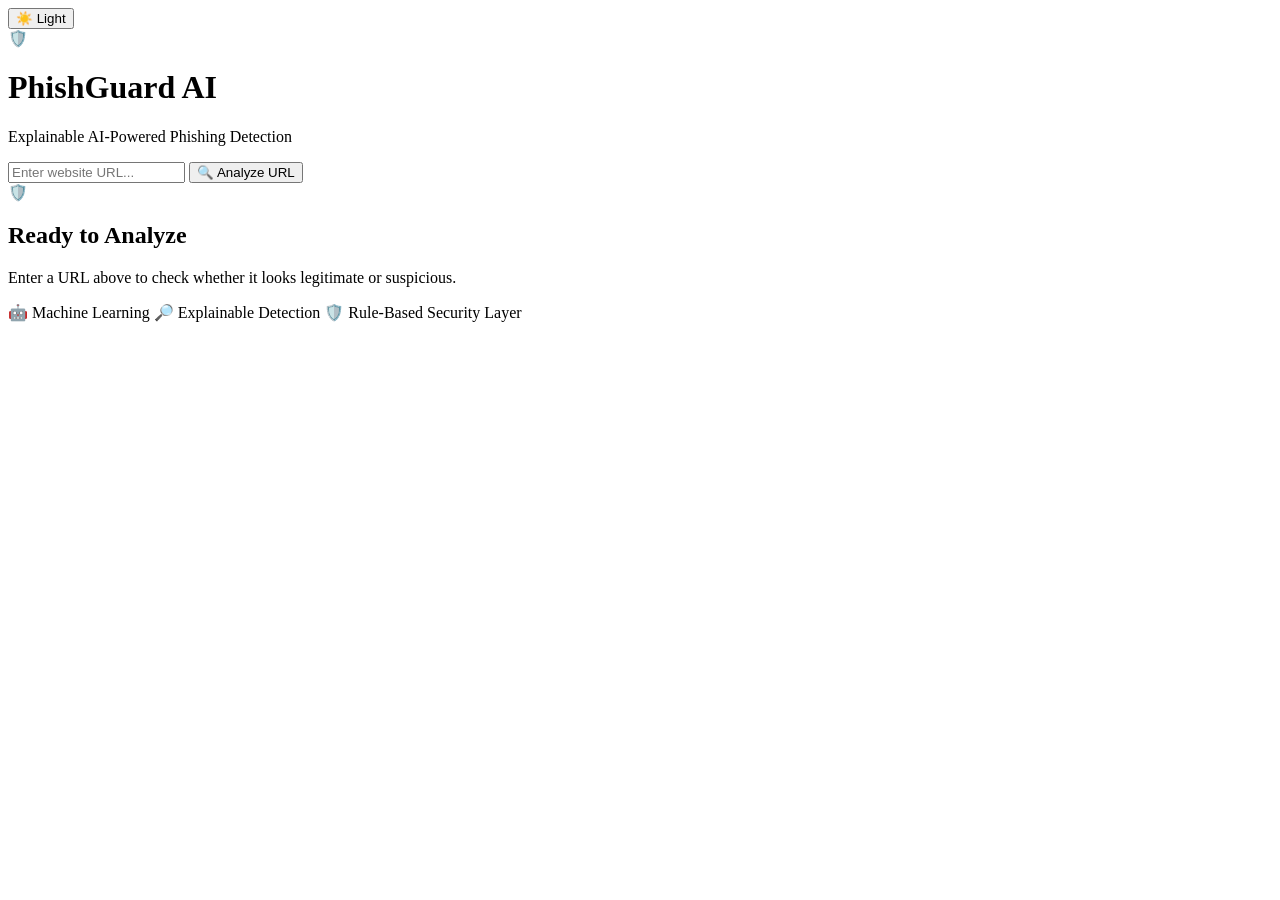
==== commit 797cfe9b: "Update deployment configuration" ====
--- a/frontend/index.html
+++ b/frontend/index.html
@@ -12,7 +12,7 @@
 
     <title>PhishGuard AI</title>
 
-    <link rel="stylesheet" href="style.css">
+    <link rel="stylesheet" href="/static/style.css">
 
 </head>
 
@@ -121,13 +121,14 @@
             </span>
 
             <span>
-                🛡️ Security Analysis
+                🛡️ Rule-Based Security Layer
             </span>
 
         </div>
 
 
     </div>
+
 
 
 <script>
@@ -181,11 +182,13 @@
     const newTheme =
         isLight ? "dark" : "light";
 
+
     localStorage.setItem(
         "phishguard-theme",
         newTheme
     );
 
+
     applyTheme(newTheme);
 
 }
@@ -198,9 +201,11 @@
         "phishguard-theme"
     );
 
+
 applyTheme(
     savedTheme || "dark"
 );
+
 
 
 // ==================================================
@@ -257,9 +262,24 @@
 
     try {
 
+        /*
+         * IMPORTANT
+         *
+         * Do NOT use:
+         *
+         * http://127.0.0.1:8000/analyze
+         *
+         * or
+         *
+         * http://localhost:8000/analyze
+         *
+         *
+         * We use the same deployed server.
+         */
+
         const response =
             await fetch(
-                "http://127.0.0.1:8000/analyze",
+                "/analyze",
                 {
 
                     method: "POST",
@@ -290,12 +310,16 @@
             await response.json();
 
 
+
         // ==================================================
         // RISK
         // ==================================================
 
         const risk =
-            String(data.risk || "LOW").toUpperCase();
+            String(
+                data.risk || "LOW"
+            ).toUpperCase();
+
 
         const riskClass =
             risk.toLowerCase();
@@ -316,6 +340,7 @@
             icon = "🔴";
 
         }
+
 
 
         // ==================================================
@@ -338,7 +363,9 @@
         }
 
 
+
         let securityHTML = "";
+
 
 
         if (indicators.length > 0) {
@@ -409,6 +436,7 @@
 
                     </div>
 
+
                     <div class="security-safe">
 
                         ✓ No significant suspicious
@@ -421,6 +449,7 @@
             `;
 
         }
+
 
 
         // ==================================================
@@ -442,7 +471,9 @@
             mlMessage =
                 "The ML model detected a high phishing probability based on the URL features.";
 
-        } else if (mlProbability >= 40) {
+        }
+
+        else if (mlProbability >= 40) {
 
             mlMessage =
                 "The ML model detected some suspicious URL characteristics.";
@@ -450,12 +481,9 @@
         }
 
 
+
         // ==================================================
         // OVERALL VERDICT
-        //
-        // IMPORTANT:
-        // Use backend overall_verdict.
-        // DO NOT use raw prediction here.
         // ==================================================
 
         const overallVerdict =
@@ -469,6 +497,7 @@
             );
 
 
+
         // ==================================================
         // RECOMMENDATION
         // ==================================================
@@ -481,17 +510,22 @@
             recommendation =
                 "Avoid entering passwords, OTPs, payment details, or other sensitive information on this website.";
 
-        } else if (risk === "MEDIUM") {
+        }
+
+        else if (risk === "MEDIUM") {
 
             recommendation =
                 "Be cautious before entering personal information. Verify the website address and its source.";
 
-        } else {
+        }
+
+        else {
 
             recommendation =
                 "The URL shows a low phishing risk based on the available analysis. Always verify the website before sharing sensitive information.";
 
         }
+
 
 
         // ==================================================
@@ -525,15 +559,19 @@
             </div>
 
 
+
             <!-- OVERALL SCORE -->
 
             <div class="score-section">
 
                 <div class="score-number">
 
-                    ${Number(data.score).toFixed(2)}%
-
-                </div>
+                    ${Number(
+                        data.score || 0
+                    ).toFixed(2)}%
+
+                </div>
+
 
                 <div class="score-label">
 
@@ -547,7 +585,7 @@
                     <div
                         class="progress-bar ${riskClass}"
                         style="width: ${Math.min(
-                            Number(data.score),
+                            Number(data.score || 0),
                             100
                         )}%"
                     ></div>
@@ -557,6 +595,7 @@
             </div>
 
 
+
             <!-- AI ANALYSIS -->
 
             <div class="ai-analysis">
@@ -584,7 +623,7 @@
 
                         <strong>
                             ${Number(
-                                data.phishing_probability
+                                data.phishing_probability || 0
                             ).toFixed(2)}%
                         </strong>
 
@@ -600,9 +639,11 @@
             </div>
 
 
-            <!-- SECURITY ANALYSIS -->
+
+            <!-- RULE BASED SECURITY ANALYSIS -->
 
             ${securityHTML}
+
 
 
             <!-- DETAILS -->
@@ -649,12 +690,13 @@
                     </span>
 
                     <strong class="verdict-${riskClass}">
-                        ${overallVerdict}
+                        ${escapeHTML(overallVerdict)}
                     </strong>
 
                 </div>
 
             </div>
+
 
 
             <!-- RECOMMENDATION -->
@@ -699,8 +741,8 @@
                 </p>
 
                 <small>
-                    Make sure Uvicorn is running
-                    on port 8000.
+                    Please try again after
+                    checking the server status.
                 </small>
 
             </div>
@@ -710,6 +752,7 @@
     }
 
 }
+
 
 
 // ==================================================
@@ -746,6 +789,7 @@
         );
 
 }
+
 
 
 // ==================================================
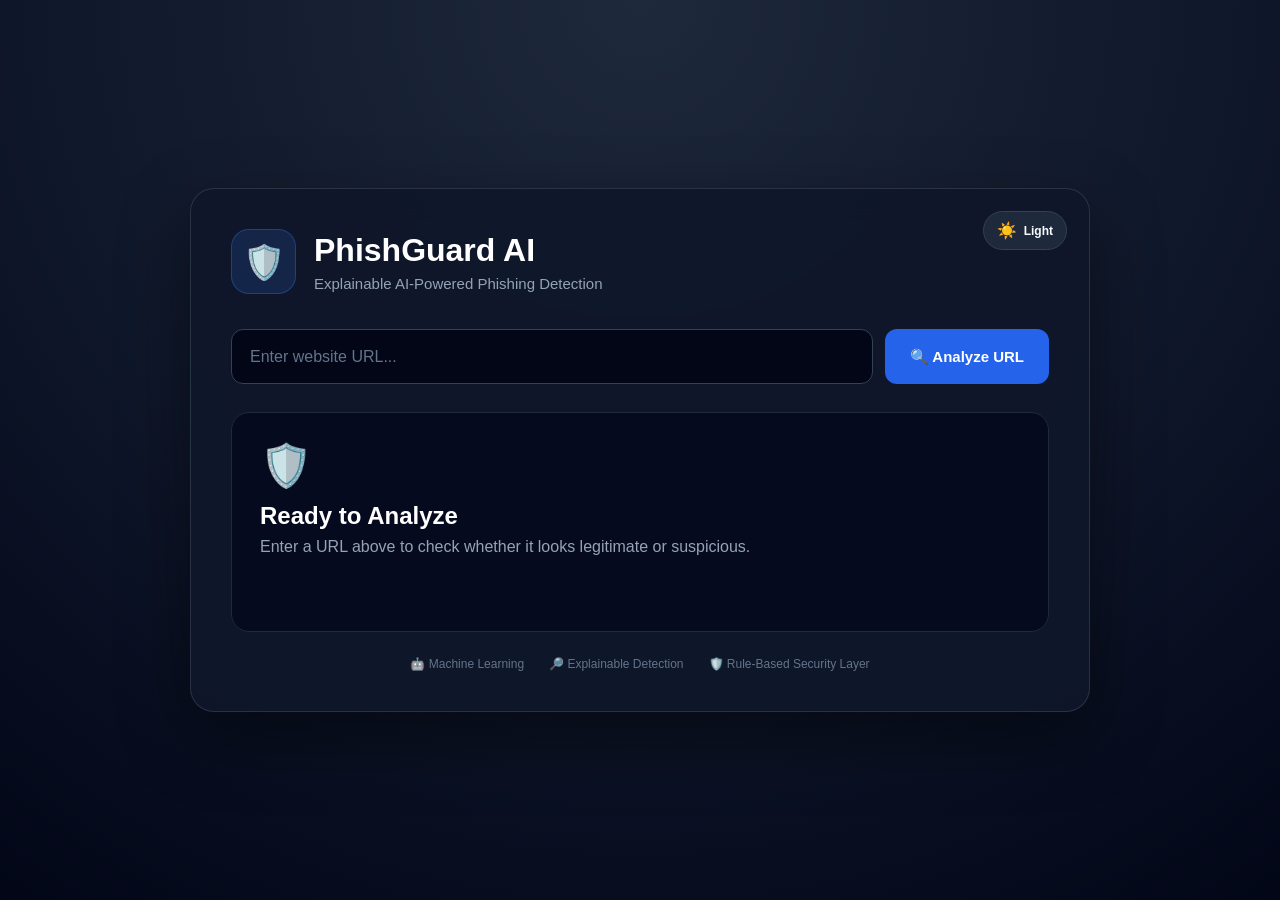
==== commit 40cbff1c: "Fix frontend backend connection" ====
--- a/frontend/index.html
+++ b/frontend/index.html
@@ -2,7 +2,6 @@
 <html lang="en">
 
 <head>
-
     <meta charset="UTF-8">
 
     <meta
@@ -12,8 +11,7 @@
 
     <title>PhishGuard AI</title>
 
-    <link rel="stylesheet" href="/static/style.css">
-
+    <link rel="stylesheet" href="style.css">
 </head>
 
 
@@ -21,21 +19,18 @@
 
     <div class="container">
 
-
         <!-- THEME TOGGLE -->
 
         <button
+            type="button"
             class="theme-toggle"
             id="themeToggle"
-            onclick="toggleTheme()"
         >
 
             <span
                 class="theme-icon"
                 id="themeIcon"
-            >
-                ☀️
-            </span>
+            >☀️</span>
 
             <span id="themeText">
                 Light
@@ -78,7 +73,10 @@
                 autocomplete="off"
             >
 
-            <button onclick="analyzeURL()">
+            <button
+                type="button"
+                id="analyzeButton"
+            >
                 🔍 Analyze URL
             </button>
 
@@ -126,17 +124,34 @@
 
         </div>
 
-
     </div>
 
 
-
 <script>
 
-
-// ==================================================
-// THEME SYSTEM
-// ==================================================
+/* ==================================================
+   PHISHGUARD AI
+   DEPLOYED BACKEND
+================================================== */
+
+/*
+    Frontend:
+    https://phishgaurd-ai-frontend.onrender.com
+
+    Backend:
+    https://phishgaurd-ai-y55l.onrender.com
+*/
+
+const BACKEND_URL =
+    "https://phishgaurd-ai-y55l.onrender.com";
+
+
+/* ==================================================
+   ELEMENTS
+================================================== */
+
+const themeToggle =
+    document.getElementById("themeToggle");
 
 const themeIcon =
     document.getElementById("themeIcon");
@@ -144,6 +159,19 @@
 const themeText =
     document.getElementById("themeText");
 
+const urlInput =
+    document.getElementById("urlInput");
+
+const analyzeButton =
+    document.getElementById("analyzeButton");
+
+const result =
+    document.getElementById("result");
+
+
+/* ==================================================
+   THEME SYSTEM
+================================================== */
 
 function applyTheme(theme) {
 
@@ -166,7 +194,6 @@
         themeIcon.textContent = "☀️";
 
         themeText.textContent = "Light";
-
     }
 
 }
@@ -182,64 +209,58 @@
     const newTheme =
         isLight ? "dark" : "light";
 
-
     localStorage.setItem(
         "phishguard-theme",
         newTheme
     );
 
-
     applyTheme(newTheme);
-
 }
 
 
-// Load saved theme
+themeToggle.addEventListener(
+    "click",
+    toggleTheme
+);
+
+
+/* LOAD SAVED THEME */
 
 const savedTheme =
     localStorage.getItem(
         "phishguard-theme"
     );
 
-
 applyTheme(
     savedTheme || "dark"
 );
 
 
-
-// ==================================================
-// ANALYZE URL
-// ==================================================
+/* ==================================================
+   ANALYZE URL
+================================================== */
 
 async function analyzeURL() {
 
-    const input =
-        document.getElementById(
-            "urlInput"
-        );
-
-    const result =
-        document.getElementById(
-            "result"
-        );
-
     const url =
-        input.value.trim();
-
-
-    if (url === "") {
+        urlInput.value.trim();
+
+
+    /* EMPTY URL */
+
+    if (!url) {
 
         alert(
             "Please enter a URL."
         );
 
+        urlInput.focus();
+
         return;
-
     }
 
 
-    // Loading
+    /* LOADING */
 
     result.innerHTML = `
 
@@ -260,28 +281,24 @@
     `;
 
 
+    /* DISABLE BUTTON */
+
+    analyzeButton.disabled = true;
+
+    analyzeButton.textContent =
+        "🔍 Analyzing...";
+
+
     try {
 
-        /*
-         * IMPORTANT
-         *
-         * Do NOT use:
-         *
-         * http://127.0.0.1:8000/analyze
-         *
-         * or
-         *
-         * http://localhost:8000/analyze
-         *
-         *
-         * We use the same deployed server.
-         */
+        /* ==================================================
+           SEND REQUEST TO DEPLOYED FASTAPI BACKEND
+        ================================================== */
 
         const response =
             await fetch(
-                "/analyze",
+                `${BACKEND_URL}/analyze`,
                 {
-
                     method: "POST",
 
                     headers: {
@@ -292,28 +309,39 @@
                     body: JSON.stringify({
                         url: url
                     })
-
                 }
             );
 
 
+        /* HTTP ERROR */
+
         if (!response.ok) {
 
             throw new Error(
-                "Backend returned an error"
+                `Backend returned HTTP ${response.status}`
             );
-
         }
 
+
+        /* JSON RESPONSE */
 
         const data =
             await response.json();
 
 
-
-        // ==================================================
-        // RISK
-        // ==================================================
+        /* BACKEND ERROR */
+
+        if (data.error) {
+
+            throw new Error(
+                data.error
+            );
+        }
+
+
+        /* ==================================================
+           RISK
+        ================================================== */
 
         const risk =
             String(
@@ -329,23 +357,18 @@
 
 
         if (risk === "MEDIUM") {
-
             icon = "🟠";
-
         }
 
 
         if (risk === "HIGH") {
-
             icon = "🔴";
-
         }
 
 
-
-        // ==================================================
-        // SECURITY INDICATORS
-        // ==================================================
+        /* ==================================================
+           SECURITY INDICATORS
+        ================================================== */
 
         let indicators = [];
 
@@ -359,13 +382,14 @@
 
             indicators =
                 data.security_analysis.indicators;
-
         }
 
 
+        /* ==================================================
+           SECURITY HTML
+        ================================================== */
 
         let securityHTML = "";
-
 
 
         if (indicators.length > 0) {
@@ -381,9 +405,17 @@
                         </h3>
 
                         <span>
+
                             ${indicators.length}
-                            indicator${indicators.length === 1 ? "" : "s"}
+
+                            indicator${
+                                indicators.length === 1
+                                    ? ""
+                                    : "s"
+                            }
+
                             detected
+
                         </span>
 
                     </div>
@@ -402,7 +434,9 @@
                                         </span>
 
                                         <p>
-                                            ${escapeHTML(indicator)}
+                                            ${escapeHTML(
+                                                indicator
+                                            )}
                                         </p>
 
                                     </div>
@@ -447,14 +481,12 @@
                 </div>
 
             `;
-
         }
 
 
-
-        // ==================================================
-        // ML EXPLANATION
-        // ==================================================
+        /* ==================================================
+           ML PROBABILITY
+        ================================================== */
 
         const mlProbability =
             Number(
@@ -471,20 +503,32 @@
             mlMessage =
                 "The ML model detected a high phishing probability based on the URL features.";
 
-        }
-
-        else if (mlProbability >= 40) {
+        } else if (mlProbability >= 40) {
 
             mlMessage =
                 "The ML model detected some suspicious URL characteristics.";
-
         }
 
 
-
-        // ==================================================
-        // OVERALL VERDICT
-        // ==================================================
+        /* ==================================================
+           SCORE
+        ================================================== */
+
+        const score =
+            Math.min(
+                Math.max(
+                    Number(
+                        data.score || 0
+                    ),
+                    0
+                ),
+                100
+            );
+
+
+        /* ==================================================
+           OVERALL VERDICT
+        ================================================== */
 
         const overallVerdict =
             data.overall_verdict ||
@@ -497,10 +541,9 @@
             );
 
 
-
-        // ==================================================
-        // RECOMMENDATION
-        // ==================================================
+        /* ==================================================
+           RECOMMENDATION
+        ================================================== */
 
         let recommendation;
 
@@ -510,27 +553,32 @@
             recommendation =
                 "Avoid entering passwords, OTPs, payment details, or other sensitive information on this website.";
 
-        }
-
-        else if (risk === "MEDIUM") {
+        } else if (risk === "MEDIUM") {
 
             recommendation =
                 "Be cautious before entering personal information. Verify the website address and its source.";
 
-        }
-
-        else {
+        } else {
 
             recommendation =
                 "The URL shows a low phishing risk based on the available analysis. Always verify the website before sharing sensitive information.";
-
         }
 
 
-
-        // ==================================================
-        // FINAL RESULT
-        // ==================================================
+        /* ==================================================
+           HTTPS
+        ================================================== */
+
+        const isHTTPS =
+            data.features &&
+            Number(
+                data.features.IsHTTPS
+            ) === 1;
+
+
+        /* ==================================================
+           FINAL RESULT
+        ================================================== */
 
         result.innerHTML = `
 
@@ -543,7 +591,11 @@
                     </h2>
 
                     <p class="url">
-                        ${escapeHTML(data.url)}
+
+                        ${escapeHTML(
+                            data.url || url
+                        )}
+
                     </p>
 
                 </div>
@@ -552,23 +604,21 @@
                 <div class="risk-badge ${riskClass}">
 
                     ${icon}
-                    ${risk}
+
+                    ${escapeHTML(risk)}
 
                 </div>
 
             </div>
 
 
-
             <!-- OVERALL SCORE -->
 
             <div class="score-section">
 
                 <div class="score-number">
 
-                    ${Number(
-                        data.score || 0
-                    ).toFixed(2)}%
+                    ${score.toFixed(2)}%
 
                 </div>
 
@@ -584,16 +634,12 @@
 
                     <div
                         class="progress-bar ${riskClass}"
-                        style="width: ${Math.min(
-                            Number(data.score || 0),
-                            100
-                        )}%"
+                        style="width: ${score}%"
                     ></div>
 
                 </div>
 
             </div>
-
 
 
             <!-- AI ANALYSIS -->
@@ -622,16 +668,18 @@
                         </span>
 
                         <strong>
-                            ${Number(
-                                data.phishing_probability || 0
-                            ).toFixed(2)}%
+                            ${mlProbability.toFixed(2)}%
                         </strong>
 
                     </div>
 
 
                     <p>
-                        ${mlMessage}
+
+                        ${escapeHTML(
+                            mlMessage
+                        )}
+
                     </p>
 
                 </div>
@@ -639,11 +687,9 @@
             </div>
 
 
-
-            <!-- RULE BASED SECURITY ANALYSIS -->
+            <!-- SECURITY ANALYSIS -->
 
             ${securityHTML}
-
 
 
             <!-- DETAILS -->
@@ -659,8 +705,7 @@
                     <strong>
 
                         ${
-                            data.features &&
-                            data.features.IsHTTPS === 1
+                            isHTTPS
                                 ? "Yes"
                                 : "No"
                         }
@@ -690,13 +735,16 @@
                     </span>
 
                     <strong class="verdict-${riskClass}">
-                        ${escapeHTML(overallVerdict)}
+
+                        ${escapeHTML(
+                            overallVerdict
+                        )}
+
                     </strong>
 
                 </div>
 
             </div>
-
 
 
             <!-- RECOMMENDATION -->
@@ -708,7 +756,11 @@
                 </h3>
 
                 <p>
-                    ${recommendation}
+
+                    ${escapeHTML(
+                        recommendation
+                    )}
+
                 </p>
 
             </div>
@@ -718,9 +770,16 @@
     }
 
 
+    /* ==================================================
+       ERROR
+    ================================================== */
+
     catch (error) {
 
-        console.error(error);
+        console.error(
+            "PhishGuard Error:",
+            error
+        );
 
 
         result.innerHTML = `
@@ -730,34 +789,91 @@
                 <div class="error-icon">
                     ❌
                 </div>
+
 
                 <h2>
                     Connection Error
                 </h2>
+
 
                 <p>
                     Could not connect to
                     PhishGuard AI backend.
                 </p>
 
+
                 <small>
-                    Please try again after
-                    checking the server status.
+
+                    Please make sure the backend
+                    is running and try again.
+
                 </small>
 
+
+                <br><br>
+
+
+                <small>
+
+                    Error:
+                    ${escapeHTML(
+                        error.message
+                    )}
+
+                </small>
+
             </div>
 
         `;
 
     }
 
+
+    finally {
+
+        /* ENABLE BUTTON */
+
+        analyzeButton.disabled = false;
+
+        analyzeButton.textContent =
+            "🔍 Analyze URL";
+
+    }
+
 }
 
 
-
-// ==================================================
-// ESCAPE HTML
-// ==================================================
+/* ==================================================
+   ANALYZE BUTTON
+================================================== */
+
+analyzeButton.addEventListener(
+    "click",
+    analyzeURL
+);
+
+
+/* ==================================================
+   ENTER KEY
+================================================== */
+
+urlInput.addEventListener(
+    "keydown",
+    function(event) {
+
+        if (event.key === "Enter") {
+
+            analyzeURL();
+
+        }
+
+    }
+);
+
+
+/* ==================================================
+   ESCAPE HTML
+================================================== */
 
 function escapeHTML(value) {
 
@@ -790,27 +906,6 @@
 
 }
 
-
-
-// ==================================================
-// ENTER KEY
-// ==================================================
-
-document
-    .getElementById("urlInput")
-    .addEventListener(
-        "keydown",
-        function(event) {
-
-            if (event.key === "Enter") {
-
-                analyzeURL();
-
-            }
-
-        }
-    );
-
 </script>
 
 
--- a/frontend/style.css
+++ b/frontend/style.css
@@ -0,0 +1,925 @@
+* {
+    box-sizing: border-box;
+    margin: 0;
+    padding: 0;
+}
+
+body {
+    min-height: 100vh;
+    font-family: Arial, Helvetica, sans-serif;
+
+    background:
+        radial-gradient(
+            circle at top,
+            #1e293b,
+            #0f172a 55%,
+            #020617
+        );
+
+    color: #e2e8f0;
+
+    display: flex;
+    justify-content: center;
+    align-items: center;
+
+    padding: 30px;
+
+    transition:
+        background 0.3s ease,
+        color 0.3s ease;
+}
+
+
+/* =========================================
+   CONTAINER
+========================================= */
+
+.container {
+    position: relative;
+
+    width: 100%;
+    max-width: 900px;
+
+    background: rgba(15, 23, 42, 0.94);
+
+    border: 1px solid rgba(148, 163, 184, 0.2);
+
+    border-radius: 24px;
+
+    padding: 40px;
+
+    box-shadow:
+        0 25px 70px rgba(0, 0, 0, 0.45);
+
+    backdrop-filter: blur(15px);
+
+    transition:
+        background 0.3s ease,
+        border 0.3s ease,
+        box-shadow 0.3s ease;
+}
+
+
+/* =========================================
+   HEADER
+========================================= */
+
+.header {
+    display: flex;
+    align-items: center;
+    gap: 18px;
+    margin-bottom: 35px;
+}
+
+.logo {
+    width: 65px;
+    height: 65px;
+
+    display: flex;
+    align-items: center;
+    justify-content: center;
+
+    font-size: 34px;
+
+    background: rgba(59, 130, 246, 0.15);
+
+    border: 1px solid rgba(59, 130, 246, 0.3);
+
+    border-radius: 18px;
+
+    flex-shrink: 0;
+}
+
+h1 {
+    font-size: 32px;
+    color: white;
+    margin-bottom: 6px;
+}
+
+.header p {
+    color: #94a3b8;
+    font-size: 15px;
+}
+
+
+/* =========================================
+   THEME TOGGLE
+========================================= */
+
+.theme-toggle {
+    position: absolute;
+
+    top: 22px;
+    right: 22px;
+
+    display: flex;
+    align-items: center;
+    gap: 7px;
+
+    padding: 9px 13px;
+
+    border: 1px solid #334155;
+    border-radius: 30px;
+
+    background: #1e293b;
+    color: #f8fafc;
+
+    cursor: pointer;
+
+    font-size: 12px;
+    font-weight: bold;
+
+    transition: 0.2s;
+}
+
+.theme-toggle:hover {
+    transform: translateY(-1px);
+    background: #334155;
+}
+
+.theme-icon {
+    font-size: 16px;
+}
+
+
+/* =========================================
+   INPUT
+========================================= */
+
+.input-box {
+    display: flex;
+    gap: 12px;
+    margin-bottom: 28px;
+}
+
+.input-box input {
+    flex: 1;
+
+    height: 55px;
+
+    padding: 0 18px;
+
+    border-radius: 12px;
+
+    border: 1px solid #334155;
+
+    background: #020617;
+    color: white;
+
+    font-size: 16px;
+
+    outline: none;
+
+    transition: 0.2s;
+}
+
+.input-box input::placeholder {
+    color: #64748b;
+}
+
+.input-box input:focus {
+    border-color: #3b82f6;
+
+    box-shadow:
+        0 0 0 3px rgba(59, 130, 246, 0.15);
+}
+
+.input-box button {
+    height: 55px;
+
+    padding: 0 25px;
+
+    border: none;
+    border-radius: 12px;
+
+    background: #2563eb;
+    color: white;
+
+    font-size: 15px;
+    font-weight: bold;
+
+    cursor: pointer;
+
+    transition: 0.2s;
+}
+
+.input-box button:hover {
+    background: #1d4ed8;
+    transform: translateY(-1px);
+}
+
+
+/* =========================================
+   RESULT
+========================================= */
+
+.result {
+    background: rgba(2, 6, 23, 0.65);
+
+    border: 1px solid #1e293b;
+
+    border-radius: 18px;
+
+    padding: 28px;
+
+    min-height: 220px;
+
+    transition:
+        background 0.3s ease,
+        border 0.3s ease;
+}
+
+.ready-icon {
+    font-size: 42px;
+    margin-bottom: 12px;
+}
+
+.result h2 {
+    color: white;
+    margin-bottom: 8px;
+}
+
+.result > p {
+    color: #94a3b8;
+}
+
+
+/* =========================================
+   RESULT HEADER
+========================================= */
+
+.result-header {
+    display: flex;
+
+    justify-content: space-between;
+    align-items: flex-start;
+
+    gap: 20px;
+}
+
+.url {
+    color: #94a3b8;
+
+    word-break: break-all;
+
+    font-size: 14px;
+    line-height: 1.5;
+}
+
+
+/* =========================================
+   RISK BADGE
+========================================= */
+
+.risk-badge {
+    padding: 9px 15px;
+
+    border-radius: 30px;
+
+    font-weight: bold;
+    font-size: 14px;
+
+    white-space: nowrap;
+}
+
+.risk-badge.low {
+    background: rgba(34, 197, 94, 0.15);
+    color: #4ade80;
+
+    border: 1px solid rgba(34, 197, 94, 0.3);
+}
+
+.risk-badge.medium {
+    background: rgba(249, 115, 22, 0.15);
+    color: #fb923c;
+
+    border: 1px solid rgba(249, 115, 22, 0.3);
+}
+
+.risk-badge.high {
+    background: rgba(239, 68, 68, 0.15);
+    color: #f87171;
+
+    border: 1px solid rgba(239, 68, 68, 0.3);
+}
+
+
+/* =========================================
+   OVERALL SCORE
+========================================= */
+
+.score-section {
+    margin-top: 25px;
+
+    padding: 20px;
+
+    background: rgba(15, 23, 42, 0.7);
+
+    border: 1px solid #1e293b;
+
+    border-radius: 14px;
+}
+
+.score-number {
+    font-size: 44px;
+    font-weight: bold;
+    color: white;
+}
+
+.score-label {
+    color: #94a3b8;
+
+    font-size: 14px;
+
+    margin-bottom: 13px;
+}
+
+.progress {
+    width: 100%;
+    height: 10px;
+
+    background: #1e293b;
+
+    border-radius: 10px;
+
+    overflow: hidden;
+}
+
+.progress-bar {
+    height: 100%;
+
+    border-radius: 10px;
+
+    transition: width 0.6s ease;
+}
+
+.progress-bar.low {
+    background: #22c55e;
+}
+
+.progress-bar.medium {
+    background: #f97316;
+}
+
+.progress-bar.high {
+    background: #ef4444;
+}
+
+
+/* =========================================
+   SECTION TITLE
+========================================= */
+
+.section-title {
+    display: flex;
+
+    align-items: center;
+    justify-content: space-between;
+
+    gap: 15px;
+
+    margin-bottom: 12px;
+}
+
+.section-title h3 {
+    color: white;
+    font-size: 17px;
+}
+
+.section-title span {
+    color: #64748b;
+    font-size: 12px;
+}
+
+
+/* =========================================
+   AI ANALYSIS
+========================================= */
+
+.ai-analysis {
+    margin-top: 25px;
+}
+
+.ai-card {
+    background: rgba(30, 41, 59, 0.55);
+
+    border: 1px solid #334155;
+
+    border-radius: 13px;
+
+    padding: 18px;
+}
+
+.ai-card > div {
+    display: flex;
+
+    align-items: center;
+    justify-content: space-between;
+
+    gap: 15px;
+}
+
+.ai-card span {
+    color: #94a3b8;
+    font-size: 13px;
+}
+
+.ai-card strong {
+    color: white;
+    font-size: 22px;
+}
+
+.ai-card p {
+    margin-top: 10px;
+
+    color: #cbd5e1;
+
+    font-size: 13px;
+    line-height: 1.5;
+}
+
+
+/* =========================================
+   SECURITY ANALYSIS
+========================================= */
+
+.security-analysis {
+    margin-top: 25px;
+
+    padding: 18px;
+
+    border: 1px solid rgba(249, 115, 22, 0.25);
+
+    background: rgba(249, 115, 22, 0.05);
+
+    border-radius: 14px;
+}
+
+.security-analysis .section-title {
+    margin-bottom: 15px;
+}
+
+.security-list {
+    display: flex;
+    flex-direction: column;
+    gap: 8px;
+}
+
+.security-item {
+    display: flex;
+
+    align-items: flex-start;
+
+    gap: 10px;
+
+    padding: 11px 13px;
+
+    background: rgba(30, 41, 59, 0.7);
+
+    border-radius: 9px;
+}
+
+.security-item span {
+    font-size: 14px;
+    flex-shrink: 0;
+}
+
+.security-item p {
+    color: #cbd5e1;
+
+    font-size: 13px;
+    line-height: 1.4;
+}
+
+
+/* SAFE SECURITY */
+
+.security-analysis.safe {
+    border: 1px solid rgba(34, 197, 94, 0.25);
+
+    background: rgba(34, 197, 94, 0.05);
+}
+
+.security-safe {
+    padding: 13px 15px;
+
+    background: rgba(34, 197, 94, 0.08);
+
+    border-radius: 9px;
+
+    color: #86efac;
+
+    font-size: 13px;
+}
+
+
+/* =========================================
+   DETAILS
+========================================= */
+
+.details {
+    display: grid;
+
+    grid-template-columns: repeat(3, 1fr);
+
+    gap: 12px;
+
+    margin-top: 25px;
+}
+
+.detail-card {
+    background: #0f172a;
+
+    border: 1px solid #1e293b;
+
+    border-radius: 12px;
+
+    padding: 15px;
+}
+
+.detail-card span {
+    display: block;
+
+    color: #94a3b8;
+
+    font-size: 12px;
+
+    margin-bottom: 8px;
+}
+
+.detail-card strong {
+    color: white;
+
+    font-size: 19px;
+}
+
+
+/* =========================================
+   OVERALL VERDICT
+========================================= */
+
+.verdict-card strong.low {
+    color: #22c55e;
+}
+
+.verdict-card strong.medium {
+    color: #f97316;
+}
+
+.verdict-card strong.high {
+    color: #ef4444;
+}
+
+
+/* =========================================
+   RECOMMENDATION
+========================================= */
+
+.recommendation {
+    margin-top: 25px;
+
+    padding: 18px;
+
+    background: rgba(59, 130, 246, 0.07);
+
+    border: 1px solid rgba(59, 130, 246, 0.2);
+
+    border-radius: 14px;
+}
+
+.recommendation h3 {
+    color: white;
+
+    font-size: 16px;
+
+    margin-bottom: 9px;
+}
+
+.recommendation p {
+    color: #cbd5e1;
+
+    font-size: 13px;
+
+    line-height: 1.6;
+}
+
+
+/* =========================================
+   LOADING
+========================================= */
+
+.loading {
+    text-align: center;
+    padding: 35px;
+}
+
+.spinner {
+    width: 42px;
+    height: 42px;
+
+    border: 4px solid #334155;
+
+    border-top-color: #3b82f6;
+
+    border-radius: 50%;
+
+    animation: spin 0.8s linear infinite;
+
+    margin: 0 auto 20px;
+}
+
+@keyframes spin {
+    to {
+        transform: rotate(360deg);
+    }
+}
+
+
+/* =========================================
+   ERROR
+========================================= */
+
+.error {
+    text-align: center;
+    padding: 30px;
+}
+
+.error-icon {
+    font-size: 40px;
+    margin-bottom: 10px;
+}
+
+.error p {
+    color: #94a3b8;
+    margin: 8px 0;
+}
+
+.error small {
+    color: #64748b;
+}
+
+
+/* =========================================
+   FOOTER
+========================================= */
+
+.footer {
+    display: flex;
+
+    justify-content: center;
+
+    gap: 25px;
+
+    margin-top: 25px;
+
+    color: #64748b;
+
+    font-size: 12px;
+}
+
+
+/* =========================================
+   LIGHT THEME
+========================================= */
+
+body.light-theme {
+    background:
+        radial-gradient(
+            circle at top,
+            #ffffff,
+            #e2e8f0 55%,
+            #cbd5e1
+        );
+
+    color: #0f172a;
+}
+
+body.light-theme .container {
+    background: rgba(255, 255, 255, 0.96);
+
+    border-color: rgba(100, 116, 139, 0.25);
+
+    box-shadow:
+        0 25px 70px rgba(15, 23, 42, 0.15);
+}
+
+body.light-theme h1,
+body.light-theme .result h2,
+body.light-theme .section-title h3,
+body.light-theme .recommendation h3 {
+    color: #0f172a;
+}
+
+body.light-theme .header p,
+body.light-theme .result > p,
+body.light-theme .url {
+    color: #64748b;
+}
+
+
+/* INPUT */
+
+body.light-theme .input-box input {
+    background: #ffffff;
+
+    color: #0f172a;
+
+    border-color: #cbd5e1;
+}
+
+body.light-theme .input-box input::placeholder {
+    color: #94a3b8;
+}
+
+
+/* RESULT */
+
+body.light-theme .result {
+    background: #f8fafc;
+
+    border-color: #cbd5e1;
+}
+
+
+/* SCORE */
+
+body.light-theme .score-section {
+    background: #ffffff;
+
+    border-color: #cbd5e1;
+}
+
+body.light-theme .score-number {
+    color: #0f172a;
+}
+
+
+/* AI */
+
+body.light-theme .ai-card {
+    background: #ffffff;
+
+    border-color: #cbd5e1;
+}
+
+body.light-theme .ai-card strong {
+    color: #0f172a;
+}
+
+body.light-theme .ai-card p {
+    color: #475569;
+}
+
+
+/* SECURITY */
+
+body.light-theme .security-analysis {
+    background: rgba(249, 115, 22, 0.04);
+
+    border-color: rgba(249, 115, 22, 0.25);
+}
+
+body.light-theme .security-item {
+    background: #ffffff;
+
+    border: 1px solid #e2e8f0;
+}
+
+body.light-theme .security-item p {
+    color: #334155;
+}
+
+
+/* DETAILS */
+
+body.light-theme .detail-card {
+    background: #ffffff;
+
+    border-color: #cbd5e1;
+}
+
+body.light-theme .detail-card strong {
+    color: #0f172a;
+}
+
+
+/* RECOMMENDATION */
+
+body.light-theme .recommendation {
+    background: rgba(59, 130, 246, 0.05);
+
+    border-color: rgba(59, 130, 246, 0.2);
+}
+
+body.light-theme .recommendation p {
+    color: #475569;
+}
+
+
+/* THEME BUTTON */
+
+body.light-theme .theme-toggle {
+    background: #e2e8f0;
+
+    color: #0f172a;
+
+    border-color: #cbd5e1;
+}
+
+body.light-theme .theme-toggle:hover {
+    background: #cbd5e1;
+}
+
+
+/* =========================================
+   MOBILE
+========================================= */
+
+@media (max-width: 650px) {
+
+    body {
+        padding: 15px;
+        align-items: flex-start;
+    }
+
+    .container {
+        padding: 22px;
+
+        margin-top: 15px;
+
+        border-radius: 20px;
+    }
+
+    .theme-toggle {
+        top: 15px;
+        right: 15px;
+    }
+
+    .header {
+        align-items: flex-start;
+
+        padding-right: 75px;
+
+        margin-bottom: 28px;
+    }
+
+    .logo {
+        width: 55px;
+        height: 55px;
+
+        font-size: 28px;
+    }
+
+    h1 {
+        font-size: 25px;
+    }
+
+    .header p {
+        font-size: 13px;
+        line-height: 1.4;
+    }
+
+    .input-box {
+        flex-direction: column;
+    }
+
+    .input-box button {
+        width: 100%;
+    }
+
+    .result {
+        padding: 20px;
+    }
+
+    .result-header {
+        flex-direction: column;
+    }
+
+    .risk-badge {
+        align-self: flex-start;
+    }
+
+    .details {
+        grid-template-columns: 1fr;
+    }
+
+    .section-title {
+        align-items: flex-start;
+
+        flex-direction: column;
+
+        gap: 5px;
+    }
+
+    .score-number {
+        font-size: 38px;
+    }
+
+    .footer {
+        flex-direction: column;
+
+        align-items: center;
+
+        gap: 8px;
+    }
+}
